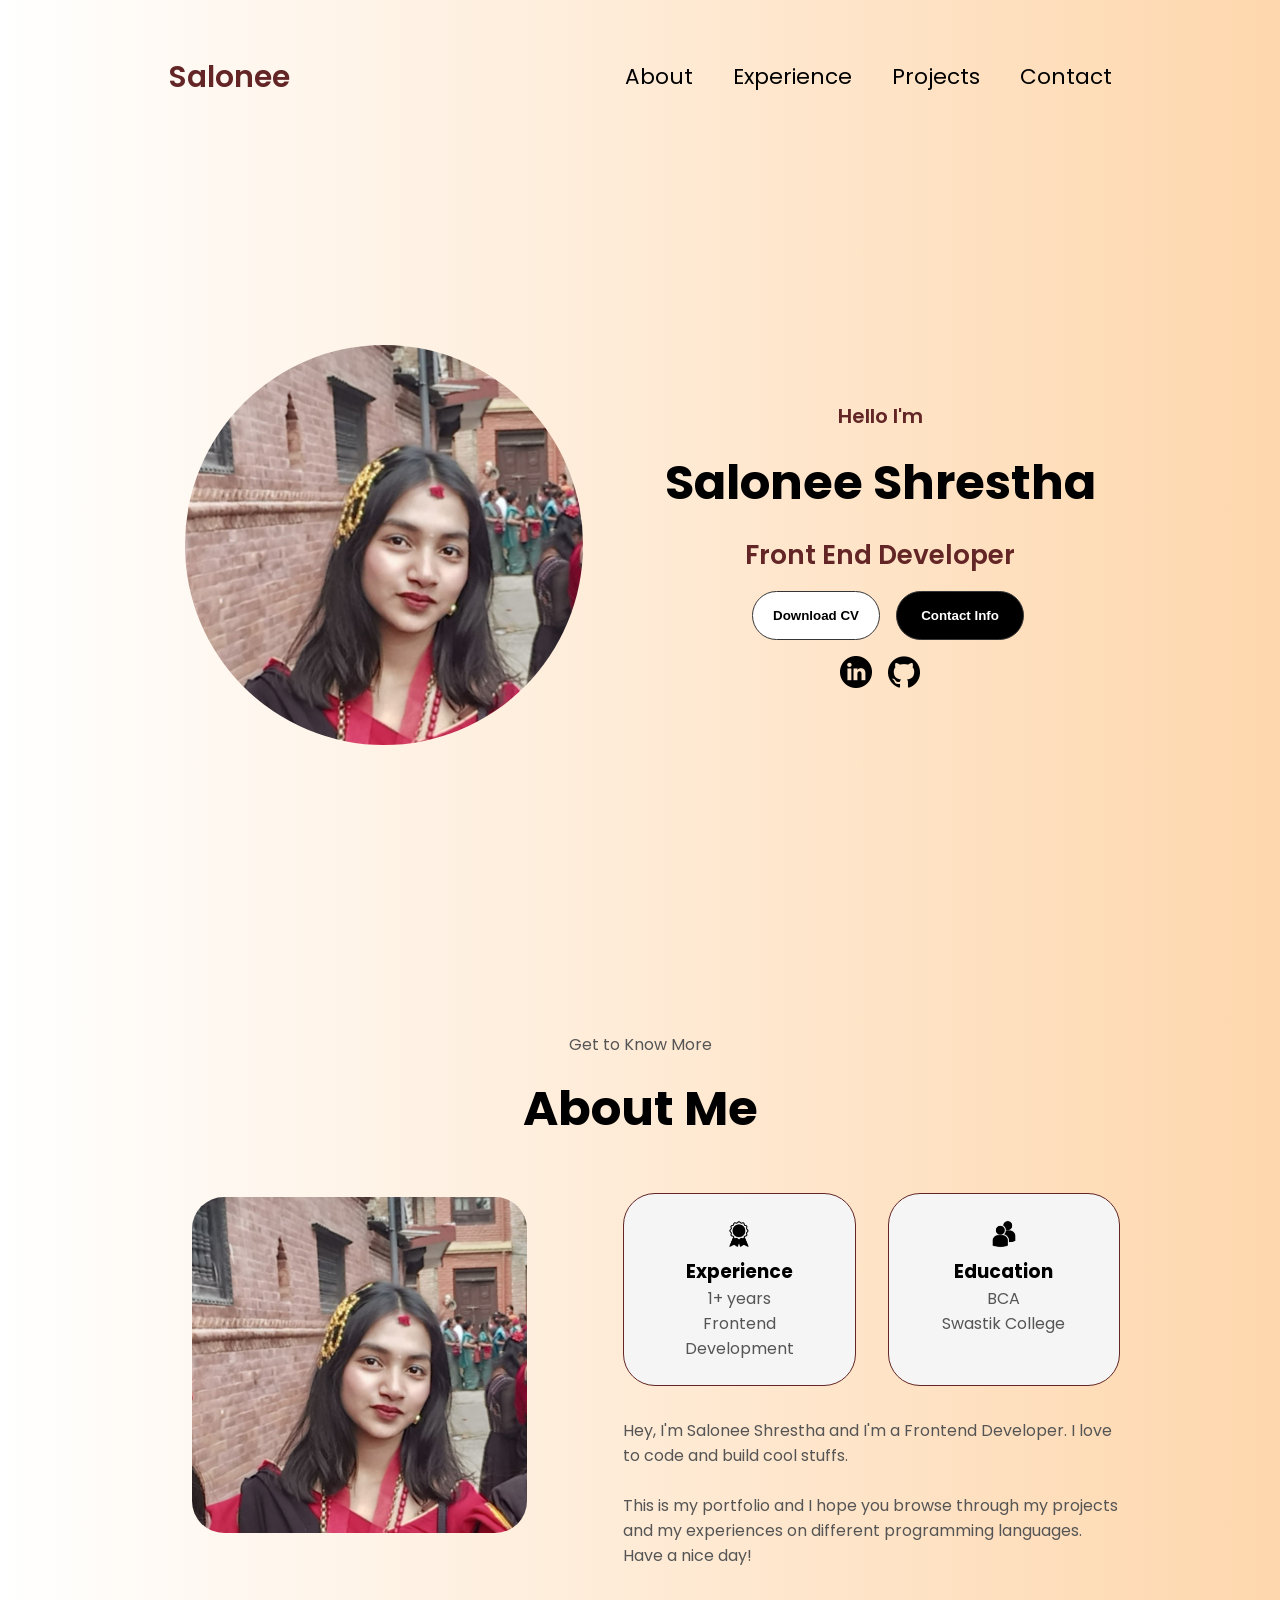
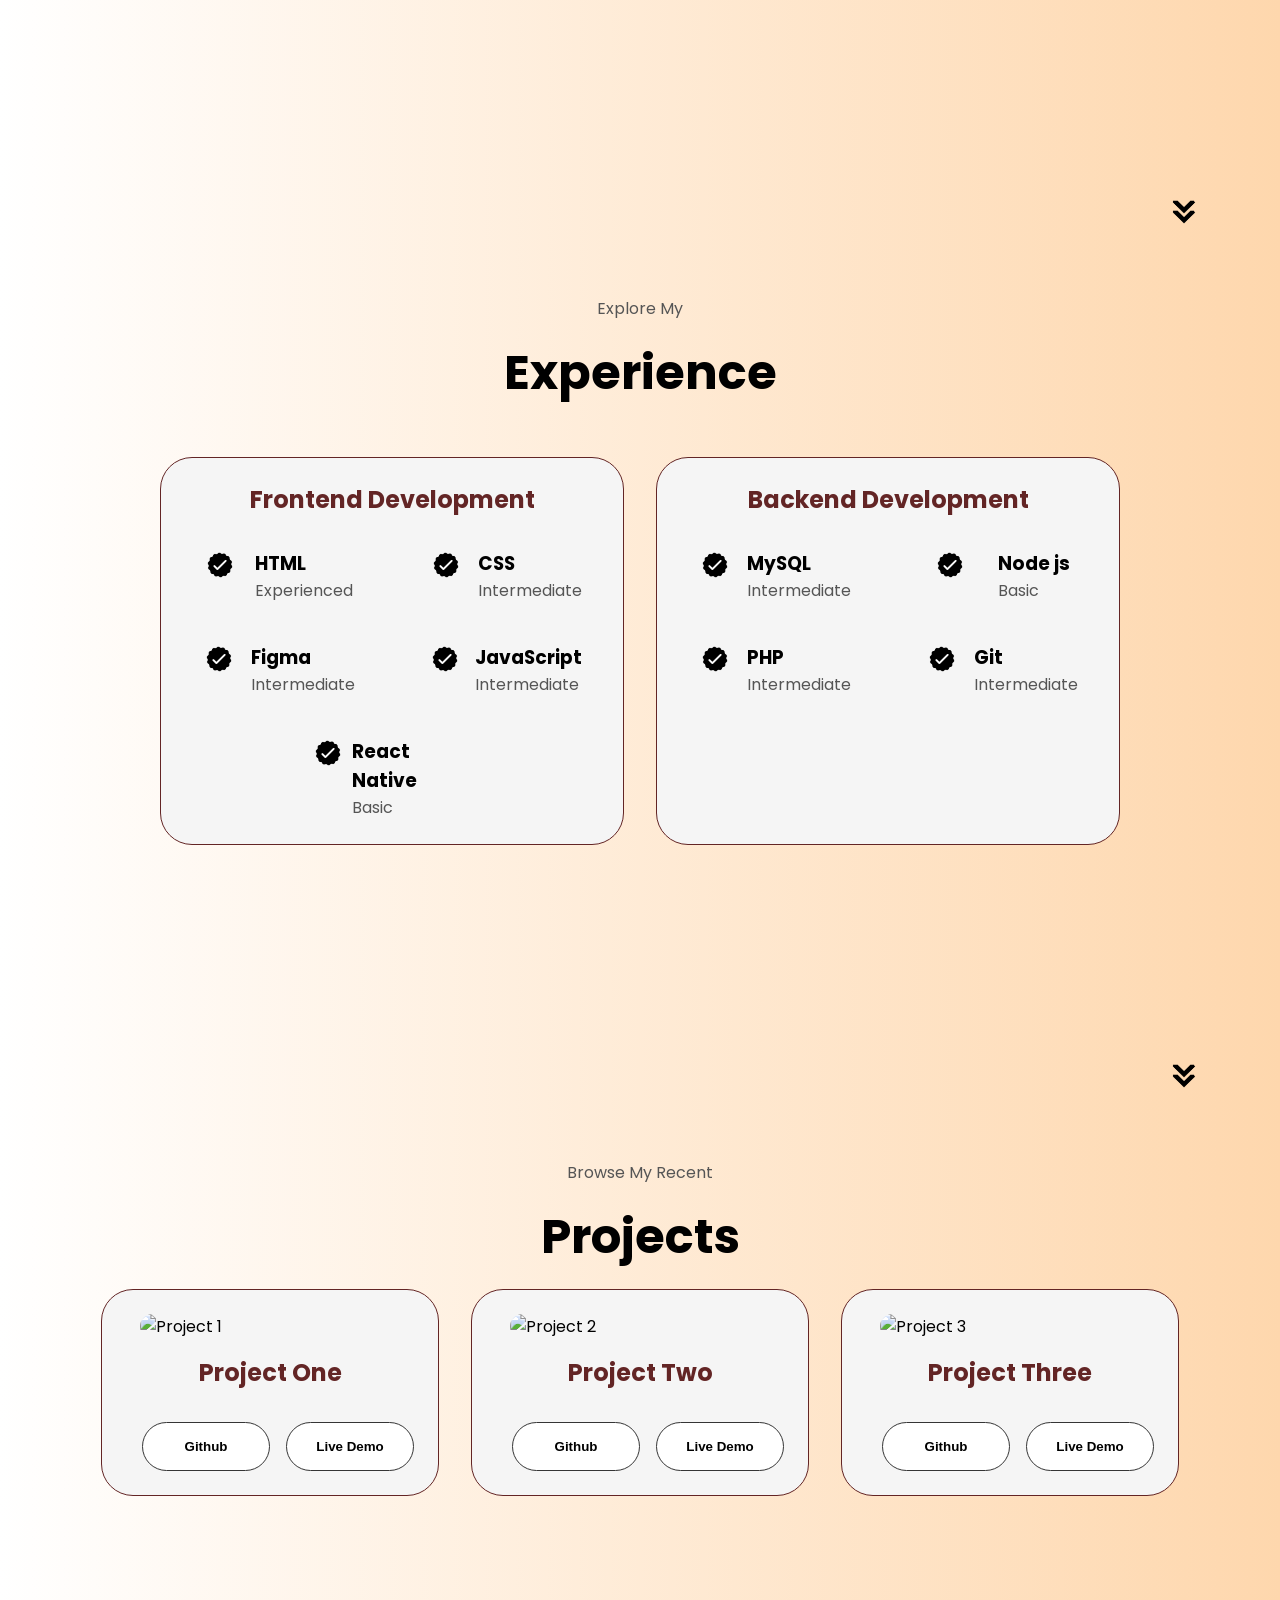
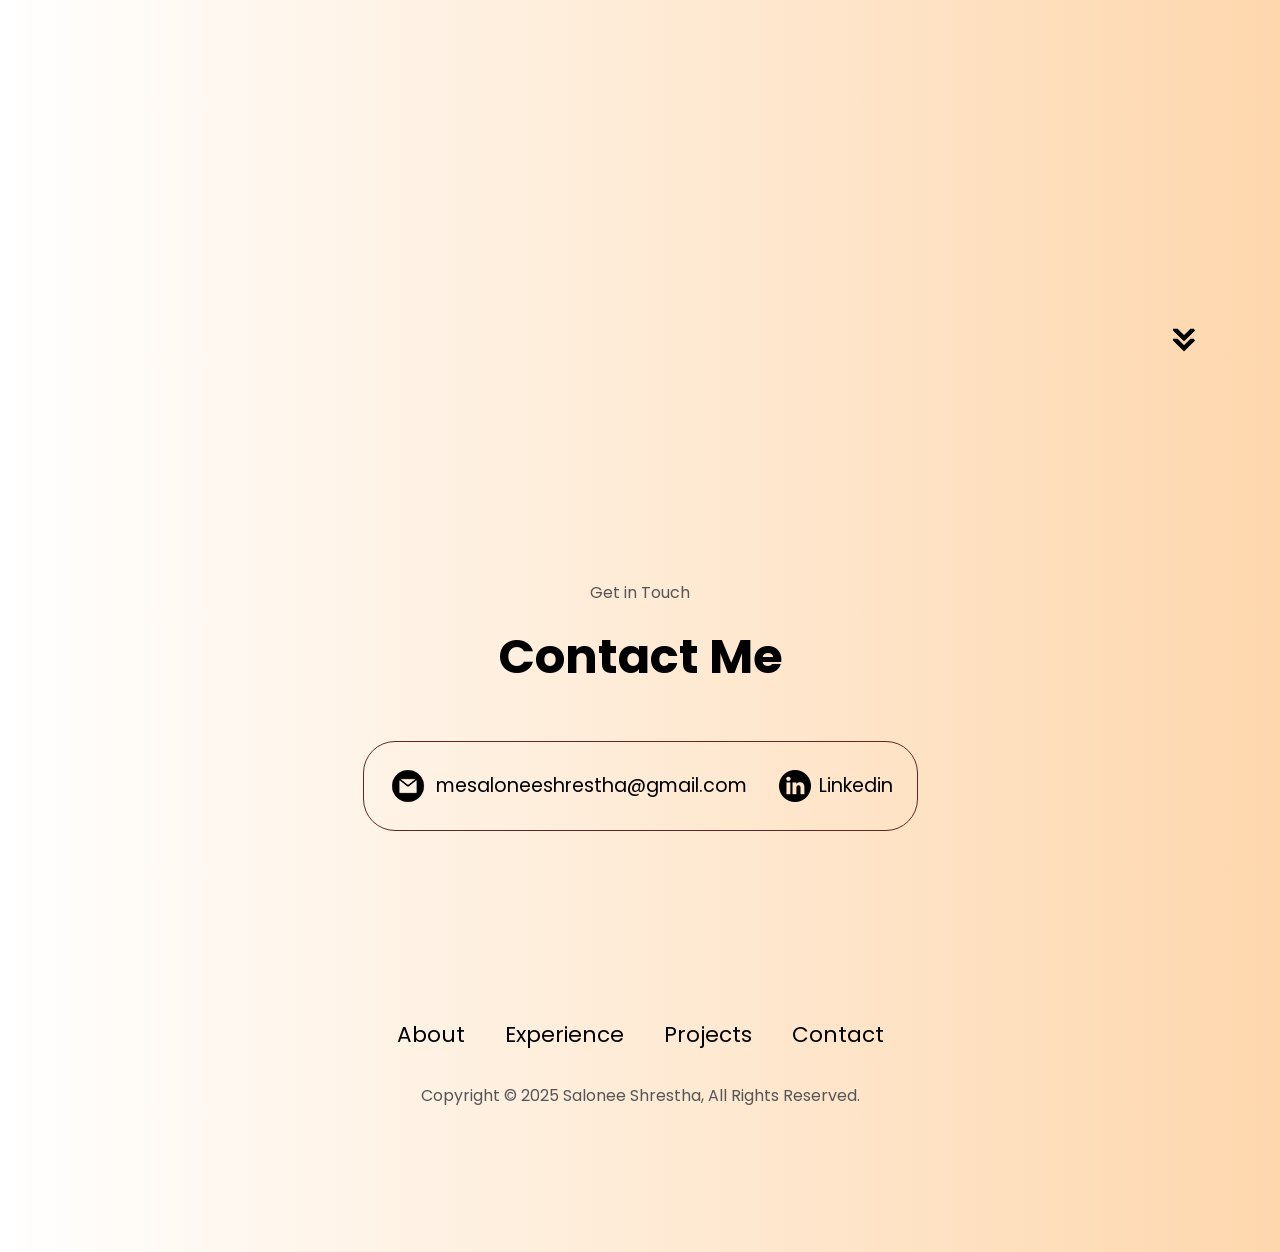
==== portfolio.html @ d68bfb70 "added mobile responsive" ====
<!DOCTYPE html>
<html lang="en">
<head>
    <title>My Portfolio</title>
    <link rel="stylesheet" href="style.css">
    <link rel="stylesheet" href="mediaqueries.css">
</head>
<body>
    <nav id="desktop-nav">
        <div class="logo">Salonee</div>
        <div>
            <ul class="links">
                <li><a href="#about">About</a></li>
                <li><a href="#experience">Experience</a></li>
                <li><a href="#projects">Projects</a></li>
                <li><a href="#contact">Contact</a></li>
            </ul>
        </div>
    </nav>

    <nav id="hamburger-nav">
        <div class="logo">Salonee</div>
        <div class="hamburger-menu">
            <div class="hamburger-icon" onclick="toggleMenu()">
                <span></span>
                <span></span>
                <span></span>
            </div>
            <div class="menu-links">
                <li><a href="#about" onclick="toggleMenu()">About</a></li>
                <li><a href="#experience" onclick="toggleMenu()">Experience</a></li>
                <li><a href="#projects" onclick="toggleMenu()">Projects</a></li>
                <li><a href="#contact" onclick="toggleMenu()">Contact</a></li>
            </div>
        </div>
    </nav>

    <!-- Section -->
    <section id="profile">
        <div class="pic-container main-img">
            <img src="images/heroimg.jpg" alt="myphoto" style="border-radius: 50%;">
        </div>
        <div class="section-text">
            <p class="text-p1">Hello I'm</p>
            <h1 class="title">Salonee Shrestha</h1>
            <p class="text-p2">Front End Developer</p>
            <div class="btn-container">
                <button class="btn downloadcv" onclick="window.open('README.md')">Download CV</button>
                <button class="btn contactinfo" onclick="location.href='./#contact'">Contact Info</button>
            </div>
            
            <div id="socials-container">
                <img src="./resources/linkedin.png" 
                alt="linkedin profile" class="icon" 
                onclick="location.href='https://linkedin.com/in/salonee-shrestha-6b1301281/'"/>
                <img src="./resources/github.png" 
                alt="github profile" class="icon" 
                onclick="location.href='https://github.com/saloneesthss/'"/>
            </div>
        </div>
    </section>

    <section id="about">
        <p class="section-text">Get to Know More</p>
        <h1 class="title">About Me</h1>
        <div class="section-container">
            <div class="pic-container">
                <img src="images/heroimg.jpg" alt="Profile Picture" class="about-pic">
            </div>
            <div class="about-details-container">
                <div class="about-container">
                    <div class="details-container">
                        <img src="resources/experience.png" alt="Experience Icon" class="icon">
                        <h3>Experience</h3>
                        <p>1+ years <br>Frontend Development</p>
                    </div>
                    <div class="details-container">
                        <img src="resources/education.png" alt="Education Icon" class="icon">
                        <h3>Education</h3>
                        <p>BCA <br>Swastik College</p>
                    </div>
                </div>
                <div class="text-container">
                    <p>Hey, I'm Salonee Shrestha and I'm a Frontend Developer. I love to code and build cool stuffs. 
                       <br><br>This is my portfolio and I hope you browse through my projects and my experiences on different programming languages. Have a nice day!
                    </p>
                </div>
            </div>
        </div>
        <img src="resources/arrow.png" alt="Arrow Icon" class="icon arrow">
    </section>

    <section id="experience">
        <p class="section-text">Explore My</p>
        <h1 class="title">Experience</h1>
        <div class="experience-details-container">
            <div class="about-container">
                <div class="details-container">
                    <h2 class="exp-subtitle">Frontend Development</h2>
                    <div class="article-container">
                        <article>
                            <img src="resources/checkmark.png" alt="Experience Icon" class="icon">
                            <div>
                                <h3>HTML</h3>
                                <p>Experienced</p>
                            </div>
                        </article>
                        <article>
                            <img src="resources/checkmark.png" alt="Experience Icon" class="icon">
                            <div>
                                <h3>CSS</h3>
                                <p>Intermediate</p>
                            </div>
                        </article>
                        <article>
                            <img src="resources/checkmark.png" alt="Experience Icon" class="icon">
                            <div>
                                <h3>Figma</h3>
                                <p>Intermediate</p>
                            </div>
                        </article>
                        <article>
                            <img src="resources/checkmark.png" alt="Experience Icon" class="icon">
                            <div>
                                <h3>JavaScript</h3>
                                <p>Intermediate</p>
                            </div>
                        </article>
                        <article>
                            <img src="resources/checkmark.png" alt="Experience Icon" class="icon">
                            <div>
                                <h3>React Native</h3>
                                <p>Basic</p>
                            </div>
                        </article>
                    </div>
                </div>
                <div class="details-container">
                    <h2 class="exp-subtitle">Backend Development</h2>
                    <div class="article-container">
                        <article>
                            <img src="resources/checkmark.png" alt="Experience Icon" class="icon">
                            <div>
                                <h3>MySQL</h3>
                                <p>Intermediate</p>
                            </div>
                        </article>
                        <article>
                            <img src="resources/checkmark.png" alt="Experience Icon" class="icon">
                            <div>
                                <h3>Node js</h3>
                                <p>Basic</p>
                            </div>
                        </article>
                        <article>
                            <img src="resources/checkmark.png" alt="Experience Icon" class="icon">
                            <div>
                                <h3>PHP</h3>
                                <p>Intermediate</p>
                            </div>
                        </article>
                        <article>
                            <img src="resources/checkmark.png" alt="Experience Icon" class="icon">
                            <div>
                                <h3>Git</h3>
                                <p>Intermediate</p>
                            </div>
                        </article>
                    </div>
                </div>
            </div>
        </div>
        <img src="resources/arrow.png" alt="Arrow Icon" class="icon arrow">
    </section>

    <section id="projects">
        <p class="section-text">Browse My Recent</p>
        <h1 class="title">Projects</h1>
        <div class="experience-details-container">
            <div class="details-container color-container">
                <div class="article-container">
                    <img src="resources/project-1.png" alt="Project 1" class="project-img">
                </div>
                <h2 class="exp-subtitle project-title">Project One</h2>
                <div class="btn-container">
                    <button class="btn project-btn" onclick="location.href='https://github.com/saloneesthss/'">Github</button>
                    <button class="btn project-btn" onclick="location.href='https://github.com/saloneesthss/'">Live Demo</button>
                </div>
            </div>
            <div class="details-container color-container">
                <div class="article-container">
                    <img src="resources/project-2.png" alt="Project 2" class="project-img">
                </div>
                <h2 class="exp-subtitle project-title">Project Two</h2>
                <div class="btn-container">
                    <button class="btn project-btn" onclick="location.href='https://github.com/saloneesthss/'">Github</button>
                    <button class="btn project-btn" onclick="location.href='https://github.com/saloneesthss/'">Live Demo</button>
                </div>
            </div>
            <div class="details-container color-container">
                <div class="article-container">
                    <img src="resources/project-3.png" alt="Project 3" class="project-img">
                </div>
                <h2 class="exp-subtitle project-title">Project Three</h2>
                <div class="btn-container">
                    <button class="btn project-btn" onclick="location.href='https://github.com/saloneesthss/'">Github</button>
                    <button class="btn project-btn" onclick="location.href='https://github.com/saloneesthss/'">Live Demo</button>
                </div>
            </div>
        </div>
        <img src="resources/arrow.png" alt="Arrow Icon" class="icon arrow">
    </section>

    <section id="contact">
        <p class="section-text">Get in Touch</p>
        <h3 class="title">Contact Me</h3>
        <div class="contact-upper-container">
            <div class="contact-info-container">
                <img src="resources/email.png" alt="Email Icon" class="icon email-icon">
                <p><a href="mailto:mesaloneeshrestha@gmail.com">mesaloneeshrestha@gmail.com</a></p>
            </div>
            <div class="contact-info-container">
                <img src="resources/linkedin.png" alt="Linkedin Icon" class="icon">
                <p><a href="https://www.linkedin.com/salonee-shrestha-6b1301281">Linkedin</a></p>
            </div>
        </div>
    </section>

    <footer>
        <div class="nav-links-container">
            <ul class="links">
                <li><a href="#about">About</a></li>
                <li><a href="#experience">Experience</a></li>
                <li><a href="#projects">Projects</a></li>
                <li><a href="#contact">Contact</a></li>
            </ul>
        </div>
        <p>Copyright &#169; 2025 Salonee Shrestha, All Rights Reserved.</p>
    </footer>

    <script src="script.js"></script>
</body>
</html>
---- style.css ----
@import url('https://fonts.googleapis.com/css2?family=Poppins:wght@300;400;500;600&display=swap');
* {
    margin: 0;
    padding: 0;
}

body {
    font-family: "Poppins", sans-serif;
    overflow: hidden;
    background: linear-gradient(to right,rgb(255,255,255),rgb(254,215,173));
}

html {
    scroll-behavior: smooth;
}

p {
    color: rgb(85, 85, 85);
}

a, .btn {
    transition: all 300ms ease;
}

/* Navigation bar */
nav, .links{
    display: flex;
}

nav {
    justify-content: space-around;
    align-items: center;
    height: 17vh;
}

.links {
    gap: 2.5rem;
    list-style: none;
    font-size: 1.35rem;
}

a {
    color: black;
    text-decoration: none;
    text-decoration-color: rgb(109,73,0);
}

a:hover {
    color: rgb(99, 37, 37);
    text-decoration: underline;
    text-underline-offset: 1rem;
    text-decoration-color: rgb(99, 37, 37);
}

.logo {
    font-size: 1.85rem;
    font-weight: 600;
    color: rgb(99, 37, 37);
}

.logo:hover {
    cursor: default;
}

/* Hamburger menu */
#hamburger-nav {
    display: none;
}

.hamburger-menu {
    position: relative;
    display: inline-block;
}

.hamburger-icon {
    display: flex;
    flex-direction: column;
    justify-content: space-between;
    height: 24px;
    width: 30px;
    cursor: pointer;
}

.hamburger-icon span {
    width: 100%;
    height: 2px;
    background-color: black;
    transition: all 0.3 ease-in-out;
}

.menu-links {
    position: absolute;
    top: 100%;
    right: 0;
    background-color: whitesmoke;
    width: fit-content;
    max-height: 0;
    overflow: hidden;
    transition: all 0.3 ease-in-out;
}

.menu-links a {
    display: block;
    padding: 10px;
    text-align: center;
    font-size: 1.35rem;
    color: black;
    text-decoration: none;
    transition: all 0.3 ease-in-out;
}

.menu-links li {
    list-style: none;
}

.menu-links.open {
    max-height: 300px;
}

.hamburger-icon.open span:first-child {
    transform: rotate(45deg) translate(10px, 5px);
}

.hamburger-icon.open span:nth-child(2) {
    opacity: 0;
}

.hamburger-icon.open span:last-child {
    transform: rotate(-45deg) translate(10px, -5px);
}

.hamburger-icon span:first-child {
    transform: none;
}

.hamburger-icon span:first-child {
    opacity: 1;
}

.hamburger-icon span:first-child {
    transform: none;
}

/* Section */
section {
    padding-top: 4vh;
    height: 96vh;
    margin: 0 10rem;
    box-sizing: border-box;
    min-height: fit-content;
}

.section-container {
    display: flex;
    gap: 4rem;
}

#profile {
    display: flex;
    justify-content: center;
    gap: 5rem;
    height: 80vh;
}

.pic-container {
    display: flex;
    height: 400px;
    width: 400px;
    margin: auto 0;
}

.section-text {
    align-self: center;
    text-align: center;
}

.section-text p {
    font-weight: 600;
}

.text-p1 {
    text-align: center;
    font-size: 1.25rem;
    margin-bottom: 1rem;
    color: rgb(99, 37, 37);
}

.text-p2 {
    color: rgb(99, 37, 37);
    font-size: 1.65rem;
}

.title {
    font-size: 3rem;
    text-align: center;
    margin: 1rem 0 1rem 0;
}

#socials-container {
    display: flex;
    justify-content: center;
    margin-top: 1rem;
    gap: 1rem;
}

/* Icons */
.icon {
    cursor: pointer;
    height: 2rem;
}

/* Buttons */
.btn-container {
    display: flex;
    justify-content: center;
}

.btn {
    padding: 1rem;
    width: 8rem;
    border-radius: 2rem;
    font-weight: 600;
    transition: all 300ms ease;
    border: rgb(53,53,53) 0.1rem solid;
    margin: 1rem 0 0 1rem;
    cursor: pointer;
}

.downloadcv {
    background-color: white;
    color: black;
}

.contactinfo {
    background-color: black;
    color: white;
}

.downloadcv:hover {
    background-color: rgb(10,10,10);
    color: white;
}

.contactinfo:hover {
    opacity: 0.8;
}

/* About */
#about {
    position: relative;
}

.about-pic {
    padding: 2rem;
    border-radius: 4rem;
}

.about-container {
    gap: 2rem;
    margin: 2rem 0 2rem 0;
    display: flex;
}

.about-details-container {
    display: flex;
    justify-content: center;
    flex-direction: column;
}

.arrow {
    position: absolute;
    right: -5rem;
    bottom: 2rem;
}

.details-container {
    padding: 1.5rem;
    flex: 1;
    background: whitesmoke;
    border: 1px solid rgb(99, 37, 37);
    border-radius: 2rem;
    text-align: center;
}

/* Experience */
#experience {
    position: relative;
}

.exp-subtitle {
    color: rgb(99,37,37);
    font-size: 1.5rem;
    margin-bottom: 2rem;
}

.experience-details-container {
    display: flex;
    justify-content: center;
    align-items: center;
    gap: 2rem;
}

.article-container {
    display: flex;
    flex-direction: row;
    flex-wrap: wrap;
    justify-content: space-around;
    gap: 2.5rem;
    text-align: initial;
}

article {
    width: 10rem;
    display: flex;
    justify-content: space-around;
    gap: 0.5rem;
}

/* Projects */
#projects {
    position: relative;
}

.color-container {
    background-color: whitesmoke;
}

.project-img {
    border-radius: 2rem;
    width: 90%;
    height: 90%;
}

.project-title {
    margin: 1rem;
}

.project-btn {
    background-color: white;
    color: black;
}

.project-btn:hover {
    color: white;
    background-color: black;
}

/* Contact */
#contact {
    display: flex;
    justify-content: center;
    flex-direction: column;
    height: 70vh;
}

.contact-upper-container {
    display: flex;
    justify-content: center;
    border: rgb(99, 37, 37) 1px solid;
    border-radius: 2rem;
    margin: 2rem auto;
    padding: 0.5rem;
}

.contact-info-container {
    display: flex;
    justify-content: center;
    align-items: center;
    margin: 1rem;
    gap: 0.5rem;
}

.contact-info-container p{
    font-size: larger;
}

.contact-info-container img{
    cursor: default;
}

.email-icon {
    height: 2.5rem;
}

.nav-links-container {
    display: flex;
    justify-content: center;
}

footer {
    height: 26vh;
    margin: 0 1rem;
}

footer p{
    text-align: center;
    margin-top: 2rem;
}
---- mediaqueries.css ----
@media screen and (max-width: 1200px) {
    #desktop-nav {
        display: none;
    }
    #hamburger-nav {
        display: flex;
    }

    #experience, .experience-details-container {
        margin-top: 2rem;
    }

    #profile, .section-container {
        display: block;
    }

    .arrow {
        display: none;
    }

    section, .section-container {
        height: fit-content;
    }

    section {
        margin: 0.5%;
    }

    .pic-container {
        width: 275px;
        height: 275px;
        margin: 0 auto 2rem;
    }
}

@media screen and (max-width: 1400px) {
    #profile {
        height: 83vh;
        margin-bottom: 6rem;
    }
    .about-container {
        flex-wrap: wrap;
    }
}

@media screen and (max-width: 800px) {
    #projects .experience-details-container {
        display: flex;
        flex-direction: column;
        justify-content: center;
        margin: 0 3rem 2rem 3rem;
    }
}

@media screen and (max-width: 600px) {
    #contact,footer {
        height: 40vh;
    } 
    .logo {
        font-size: 1.5rem;
    }
    #profile {
        height: 83vh;
        margin-bottom: 0;
    }
    article {
        font-size: 1rem;
    }
    footer nav {
        height: fit-content;
        margin-bottom: 2rem;
    }
    .about-container, .contact-upper-container, .btn-container {
        flex-wrap: wrap;
    }
    .contact-info-container {
        margin: 0;
    }
    .contact-info-container p, .links li a {
        font-size: 1rem;
    }
    .exp-subtitle {
        font-size: 1.25rem;
    }
    .links {
        flex-direction: column;
        gap: 0.5rem;
        text-align: center;
    }
    .pic-container {
        width: auto;
        height: 46vh;
        justify-content: center;
    }
    .main-img {
        height: 36vh;
    }
    .text-p1 {
        font-size: 1rem;
    }
    .text-p2 {
        font-size: 1.2rem;
    }
    .title {
        font-size: 2rem;
    }
    .text-container {
        text-align: justify;
        padding: 0 3rem;
    }
    .about-container {
        gap: 2rem;
        margin: 0 3rem 2rem 3rem;
        display: flex;
        flex-direction: column;
    }
    #projects .experience-details-container {
        display: flex;
        flex-direction: column;
        justify-content: center;
        margin: 0 3rem 2rem 3rem;
    }
}
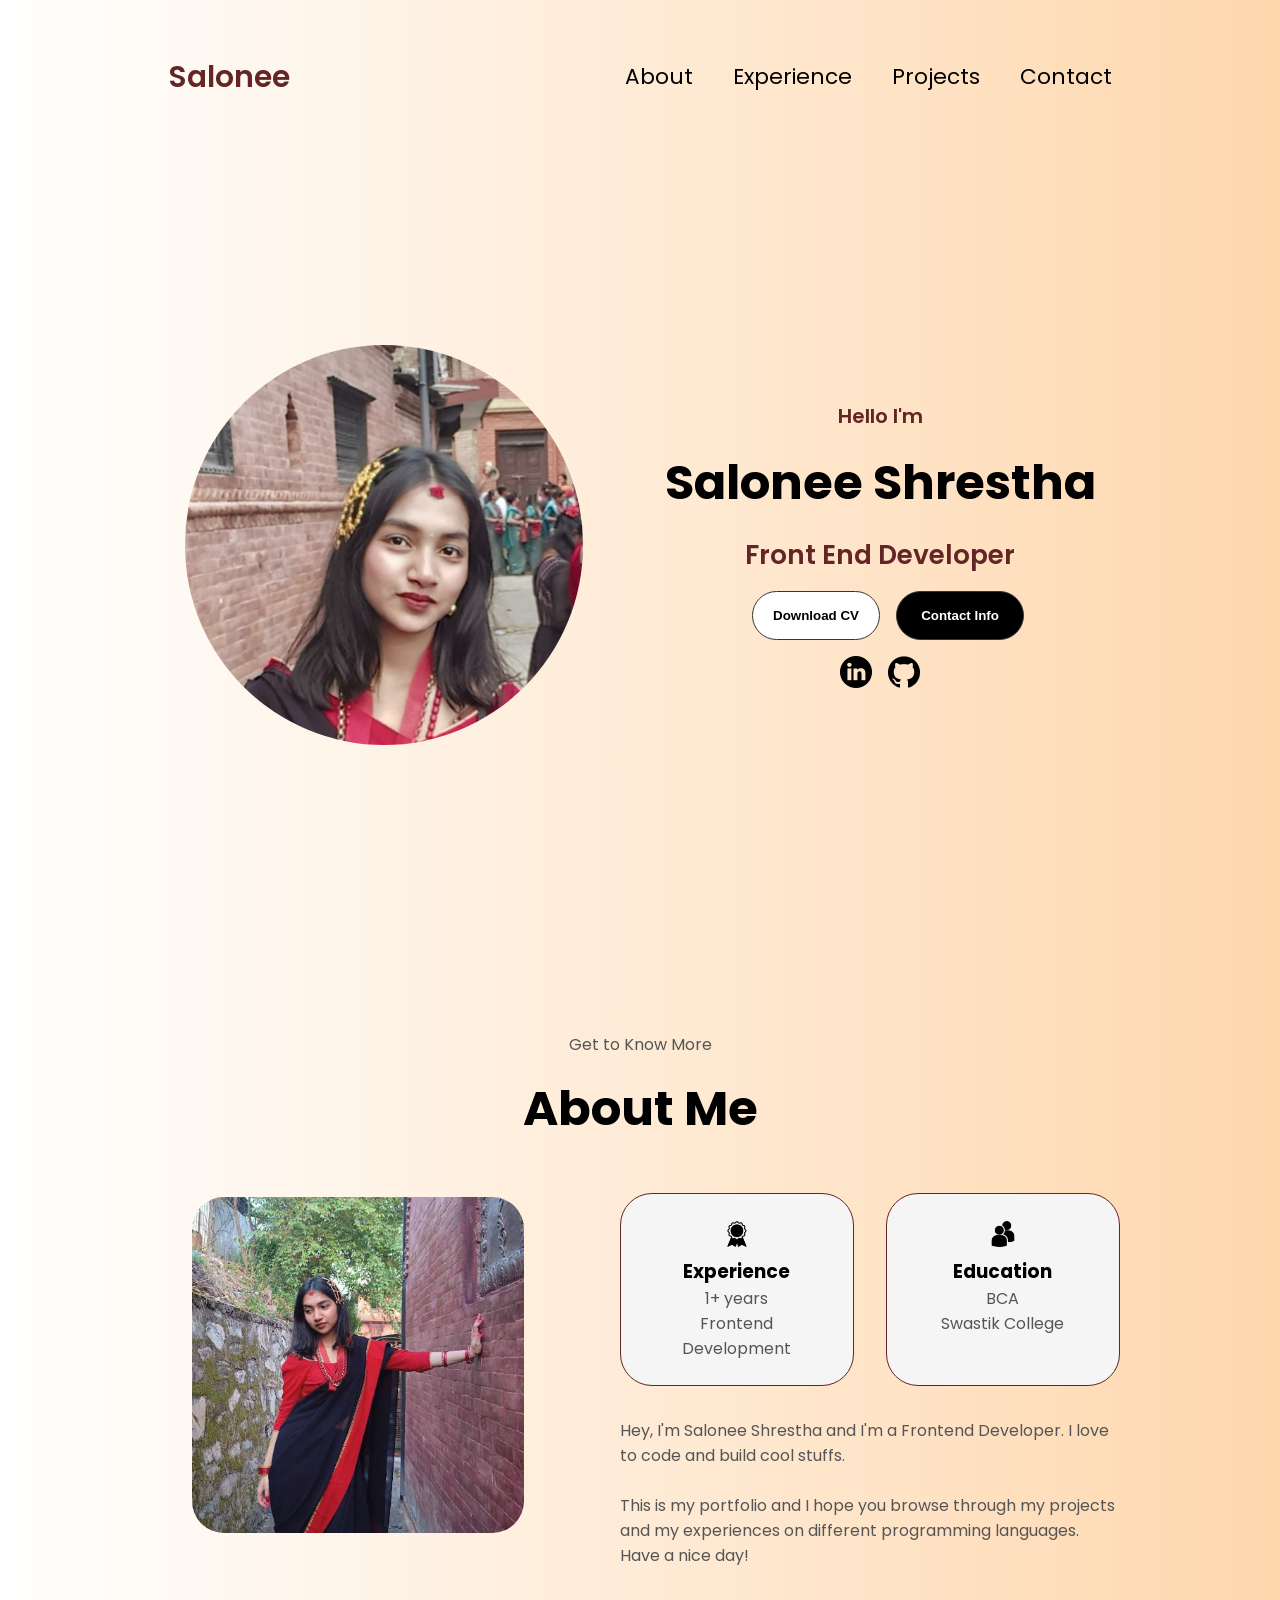
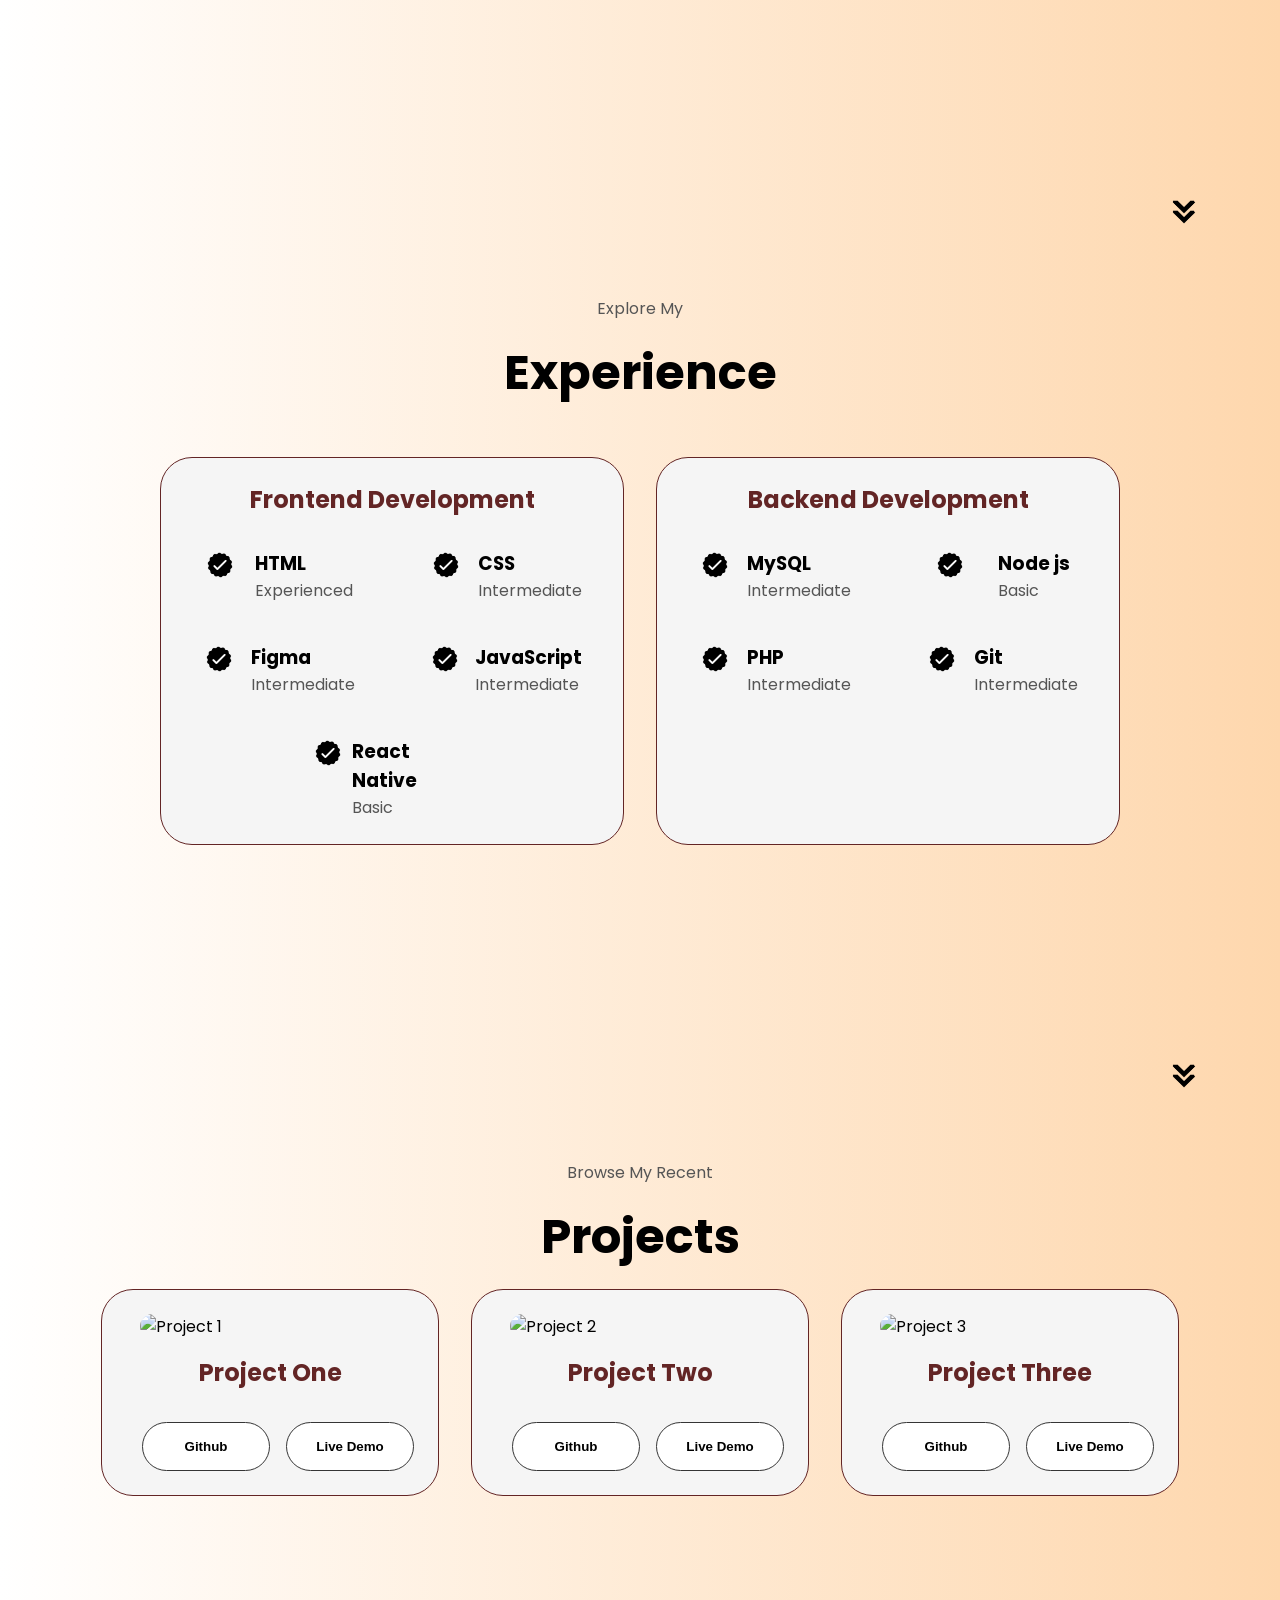
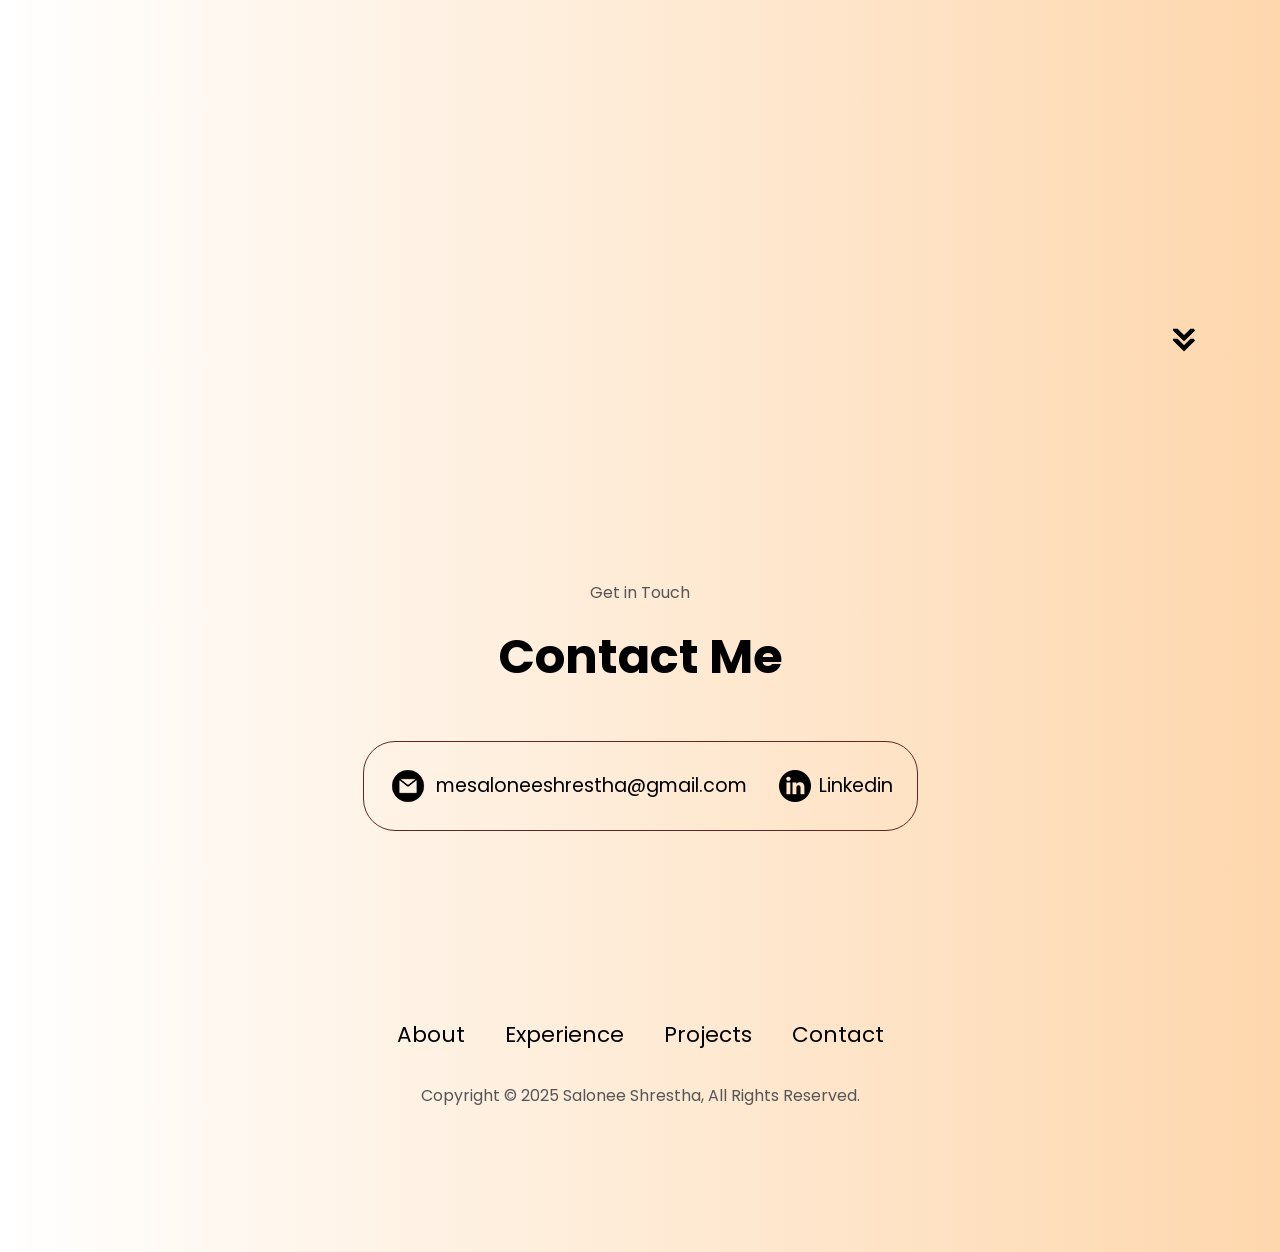
==== commit 5cfa065a: "image updated" ====
--- a/portfolio.html
+++ b/portfolio.html
@@ -38,7 +38,7 @@
     <!-- Section -->
     <section id="profile">
         <div class="pic-container main-img">
-            <img src="images/heroimg.jpg" alt="myphoto" style="border-radius: 50%;">
+            <img src="images/profile-img.jpg" alt="myphoto" style="border-radius: 50%;">
         </div>
         <div class="section-text">
             <p class="text-p1">Hello I'm</p>
@@ -65,7 +65,7 @@
         <h1 class="title">About Me</h1>
         <div class="section-container">
             <div class="pic-container">
-                <img src="images/heroimg.jpg" alt="Profile Picture" class="about-pic">
+                <img src="images/about-img.jpg" alt="Profile Picture" class="about-pic">
             </div>
             <div class="about-details-container">
                 <div class="about-container">
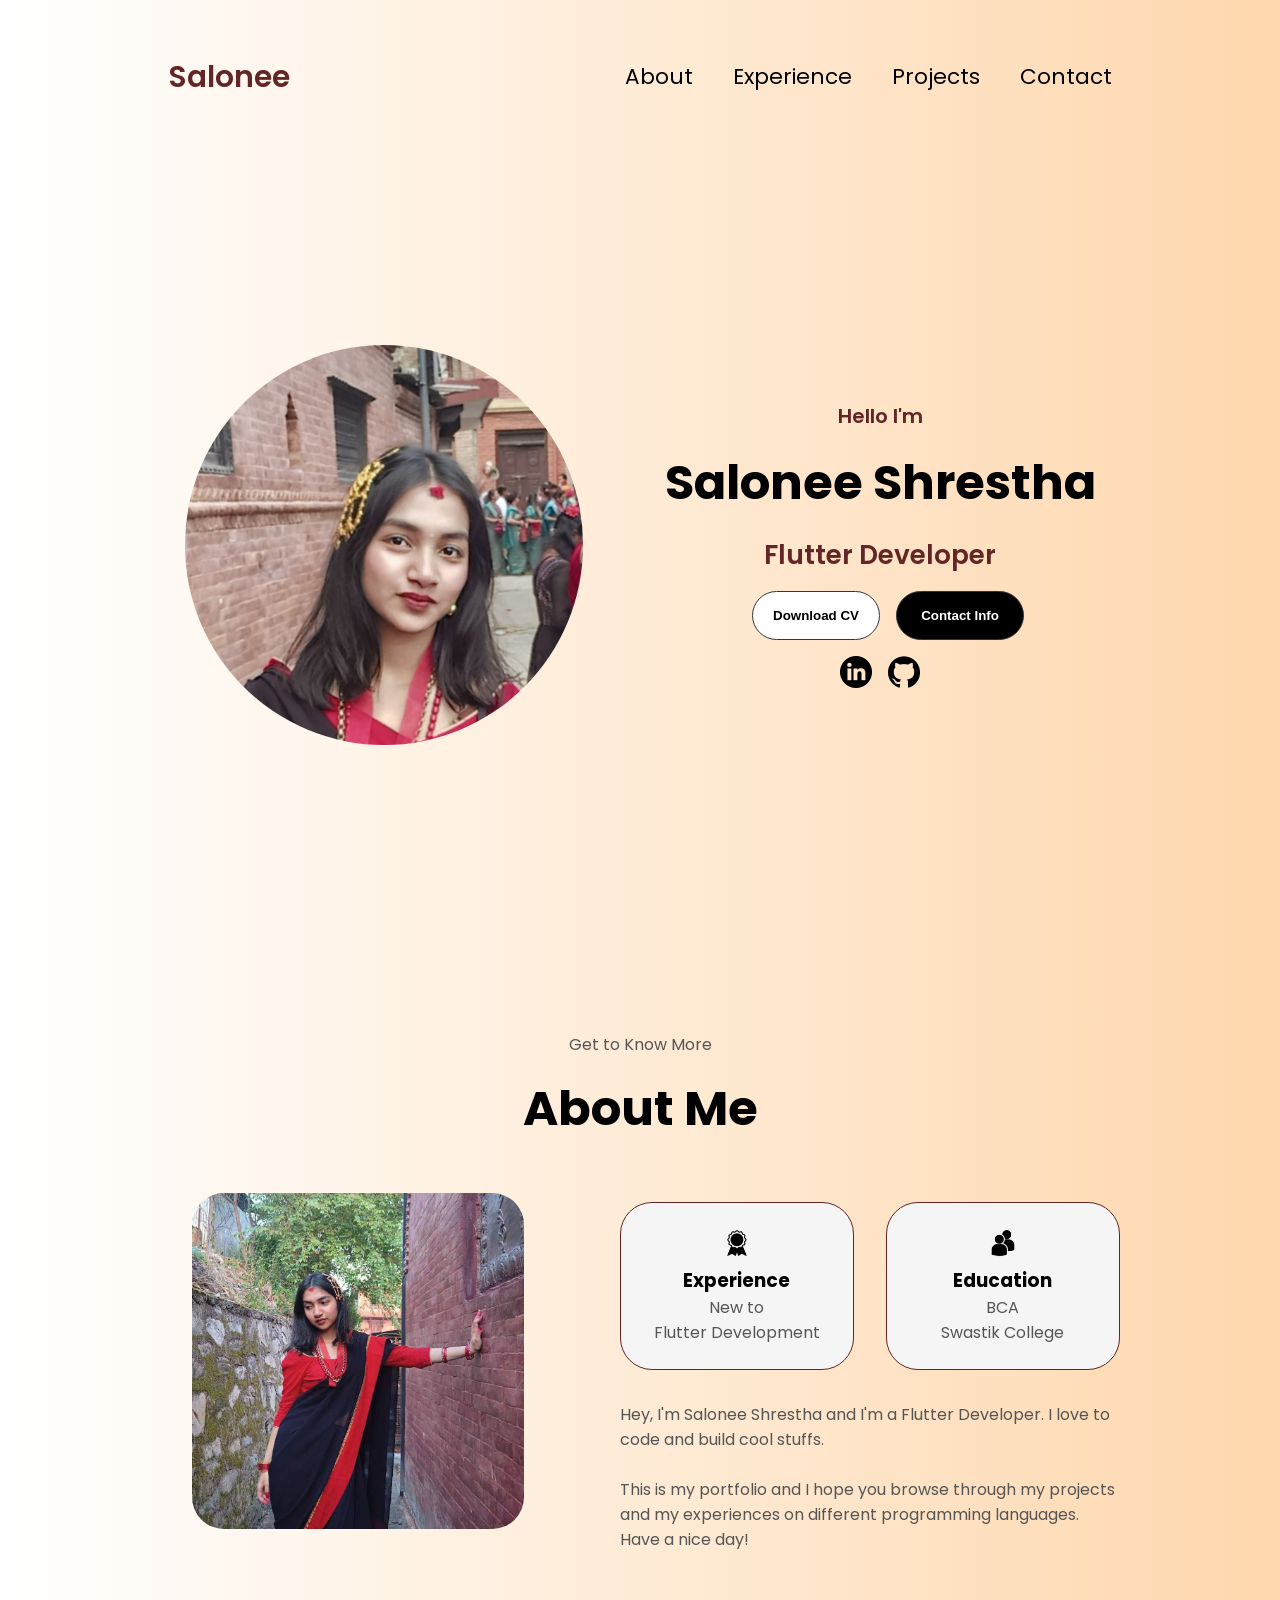
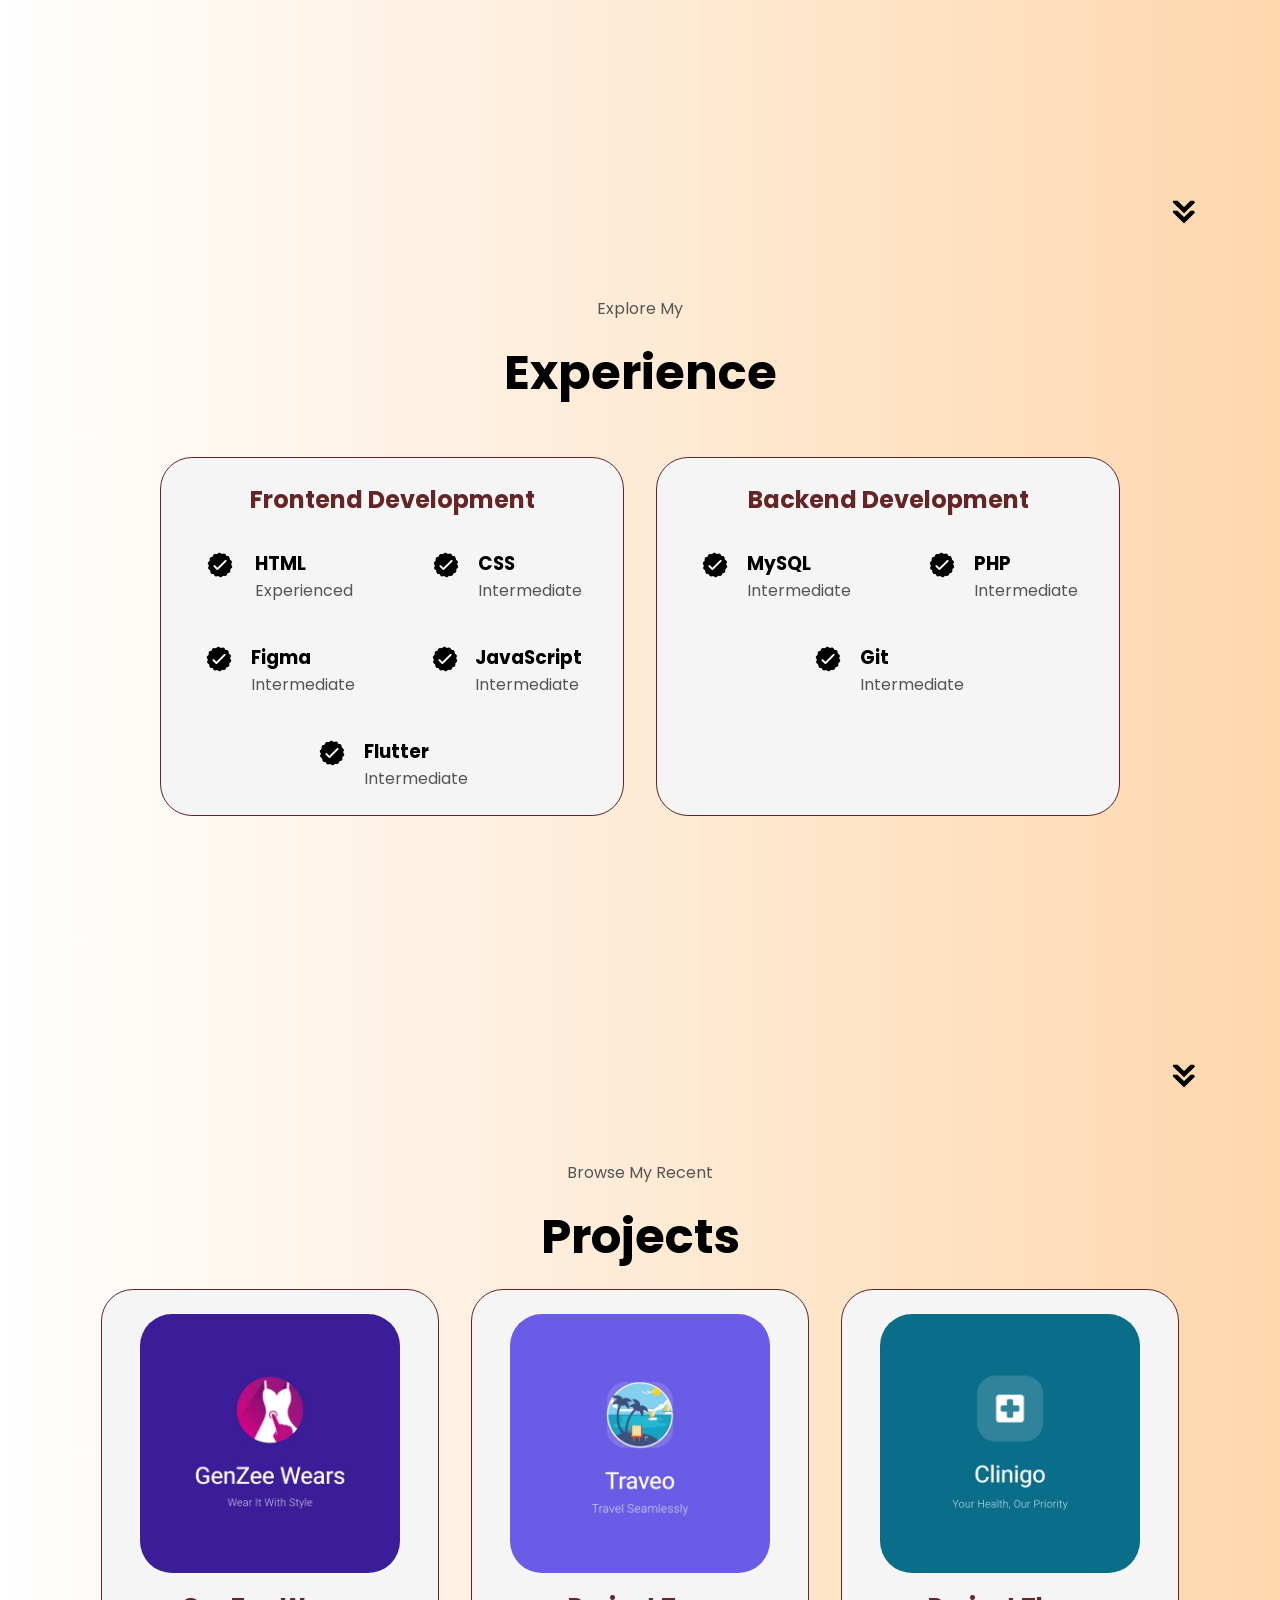
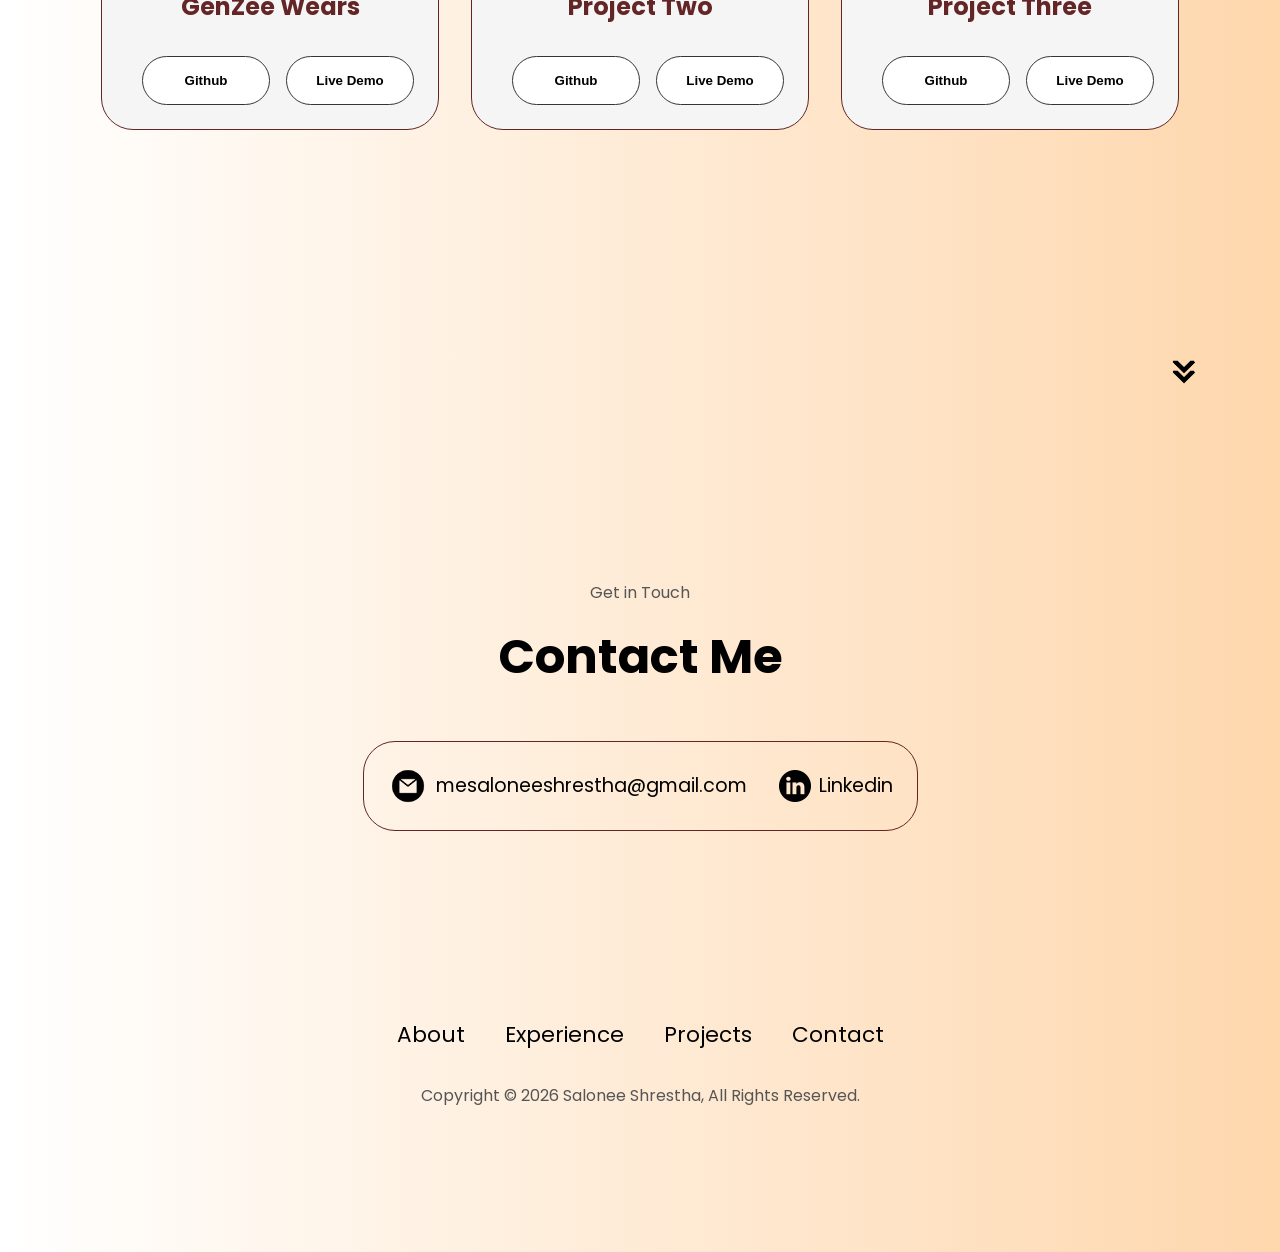
==== commit 58b2e22a: "updated portfolio" ====
--- a/portfolio.html
+++ b/portfolio.html
@@ -43,16 +43,16 @@
         <div class="section-text">
             <p class="text-p1">Hello I'm</p>
             <h1 class="title">Salonee Shrestha</h1>
-            <p class="text-p2">Front End Developer</p>
+            <p class="text-p2">Flutter Developer</p>
             <div class="btn-container">
-                <button class="btn downloadcv" onclick="window.open('README.md')">Download CV</button>
-                <button class="btn contactinfo" onclick="location.href='./#contact'">Contact Info</button>
+                <button class="btn downloadcv" onclick="location.href='resources/CV/Salonee_Shrestha_CV.pdf'">Download CV</button>
+                <button class="btn contactinfo" onclick="location.href='#contact'">Contact Info</button>
             </div>
             
             <div id="socials-container">
                 <img src="./resources/linkedin.png" 
                 alt="linkedin profile" class="icon" 
-                onclick="location.href='https://linkedin.com/in/salonee-shrestha-6b1301281/'"/>
+                onclick="location.href='https://linkedin.com/in/saloneesthss/'"/>
                 <img src="./resources/github.png" 
                 alt="github profile" class="icon" 
                 onclick="location.href='https://github.com/saloneesthss/'"/>
@@ -72,7 +72,7 @@
                     <div class="details-container">
                         <img src="resources/experience.png" alt="Experience Icon" class="icon">
                         <h3>Experience</h3>
-                        <p>1+ years <br>Frontend Development</p>
+                        <p>New to <br>Flutter Development</p>
                     </div>
                     <div class="details-container">
                         <img src="resources/education.png" alt="Education Icon" class="icon">
@@ -81,13 +81,13 @@
                     </div>
                 </div>
                 <div class="text-container">
-                    <p>Hey, I'm Salonee Shrestha and I'm a Frontend Developer. I love to code and build cool stuffs. 
+                    <p>Hey, I'm Salonee Shrestha and I'm a Flutter Developer. I love to code and build cool stuffs. 
                        <br><br>This is my portfolio and I hope you browse through my projects and my experiences on different programming languages. Have a nice day!
                     </p>
                 </div>
             </div>
         </div>
-        <img src="resources/arrow.png" alt="Arrow Icon" class="icon arrow">
+        <a href="#experience"><img src="resources/arrow.png" alt="Arrow Icon" class="icon arrow"></a>
     </section>
 
     <section id="experience">
@@ -129,8 +129,8 @@
                         <article>
                             <img src="resources/checkmark.png" alt="Experience Icon" class="icon">
                             <div>
-                                <h3>React Native</h3>
-                                <p>Basic</p>
+                                <h3>Flutter</h3>
+                                <p>Intermediate</p>
                             </div>
                         </article>
                     </div>
@@ -148,13 +148,6 @@
                         <article>
                             <img src="resources/checkmark.png" alt="Experience Icon" class="icon">
                             <div>
-                                <h3>Node js</h3>
-                                <p>Basic</p>
-                            </div>
-                        </article>
-                        <article>
-                            <img src="resources/checkmark.png" alt="Experience Icon" class="icon">
-                            <div>
                                 <h3>PHP</h3>
                                 <p>Intermediate</p>
                             </div>
@@ -170,7 +163,7 @@
                 </div>
             </div>
         </div>
-        <img src="resources/arrow.png" alt="Arrow Icon" class="icon arrow">
+        <a href="#projects"><img src="resources/arrow.png" alt="Arrow Icon" class="icon arrow"></a>
     </section>
 
     <section id="projects">
@@ -179,36 +172,36 @@
         <div class="experience-details-container">
             <div class="details-container color-container">
                 <div class="article-container">
-                    <img src="resources/project-1.png" alt="Project 1" class="project-img">
-                </div>
-                <h2 class="exp-subtitle project-title">Project One</h2>
+                    <img src="resources/project-1.jpg" alt="Project 1" class="project-img">
+                </div>
+                <h2 class="exp-subtitle project-title">GenZee Wears</h2>
                 <div class="btn-container">
-                    <button class="btn project-btn" onclick="location.href='https://github.com/saloneesthss/'">Github</button>
-                    <button class="btn project-btn" onclick="location.href='https://github.com/saloneesthss/'">Live Demo</button>
+                    <button class="btn project-btn" onclick="location.href='https://github.com/saloneesthss/GenZee_Wears.git'">Github</button>
+                    <button class="btn project-btn" onclick="location.href='https://github.com/saloneesthss/GenZee_Wears.git'">Live Demo</button>
                 </div>
             </div>
             <div class="details-container color-container">
                 <div class="article-container">
-                    <img src="resources/project-2.png" alt="Project 2" class="project-img">
+                    <img src="resources/project-2.jpg" alt="Project 2" class="project-img">
                 </div>
                 <h2 class="exp-subtitle project-title">Project Two</h2>
                 <div class="btn-container">
-                    <button class="btn project-btn" onclick="location.href='https://github.com/saloneesthss/'">Github</button>
-                    <button class="btn project-btn" onclick="location.href='https://github.com/saloneesthss/'">Live Demo</button>
+                    <button class="btn project-btn" onclick="location.href='https://github.com/saloneesthss/travel_app.git'">Github</button>
+                    <button class="btn project-btn" onclick="location.href='https://github.com/saloneesthss/travel_app.git'">Live Demo</button>
                 </div>
             </div>
             <div class="details-container color-container">
                 <div class="article-container">
-                    <img src="resources/project-3.png" alt="Project 3" class="project-img">
+                    <img src="resources/project-3.jpg" alt="Project 3" class="project-img">
                 </div>
                 <h2 class="exp-subtitle project-title">Project Three</h2>
                 <div class="btn-container">
-                    <button class="btn project-btn" onclick="location.href='https://github.com/saloneesthss/'">Github</button>
-                    <button class="btn project-btn" onclick="location.href='https://github.com/saloneesthss/'">Live Demo</button>
-                </div>
-            </div>
-        </div>
-        <img src="resources/arrow.png" alt="Arrow Icon" class="icon arrow">
+                    <button class="btn project-btn" onclick="location.href='https://github.com/saloneesthss/clinigo.git'">Github</button>
+                    <button class="btn project-btn" onclick="location.href='https://github.com/saloneesthss/clinigo.git'">Live Demo</button>
+                </div>
+            </div>
+        </div>
+        <a href="#contact"><img src="resources/arrow.png" alt="Arrow Icon" class="icon arrow" style="bottom:0"></a>
     </section>
 
     <section id="contact">
@@ -221,7 +214,7 @@
             </div>
             <div class="contact-info-container">
                 <img src="resources/linkedin.png" alt="Linkedin Icon" class="icon">
-                <p><a href="https://www.linkedin.com/salonee-shrestha-6b1301281">Linkedin</a></p>
+                <p><a href="https://www.linkedin.com/in/saloneesthss">Linkedin</a></p>
             </div>
         </div>
     </section>
@@ -235,7 +228,7 @@
                 <li><a href="#contact">Contact</a></li>
             </ul>
         </div>
-        <p>Copyright &#169; 2025 Salonee Shrestha, All Rights Reserved.</p>
+        <p>Copyright &#169; 2026 Salonee Shrestha, All Rights Reserved.</p>
     </footer>
 
     <script src="script.js"></script>
--- a/style.css
+++ b/style.css
@@ -6,7 +6,6 @@
 
 body {
     font-family: "Poppins", sans-serif;
-    overflow: hidden;
     background: linear-gradient(to right,rgb(255,255,255),rgb(254,215,173));
 }
 
